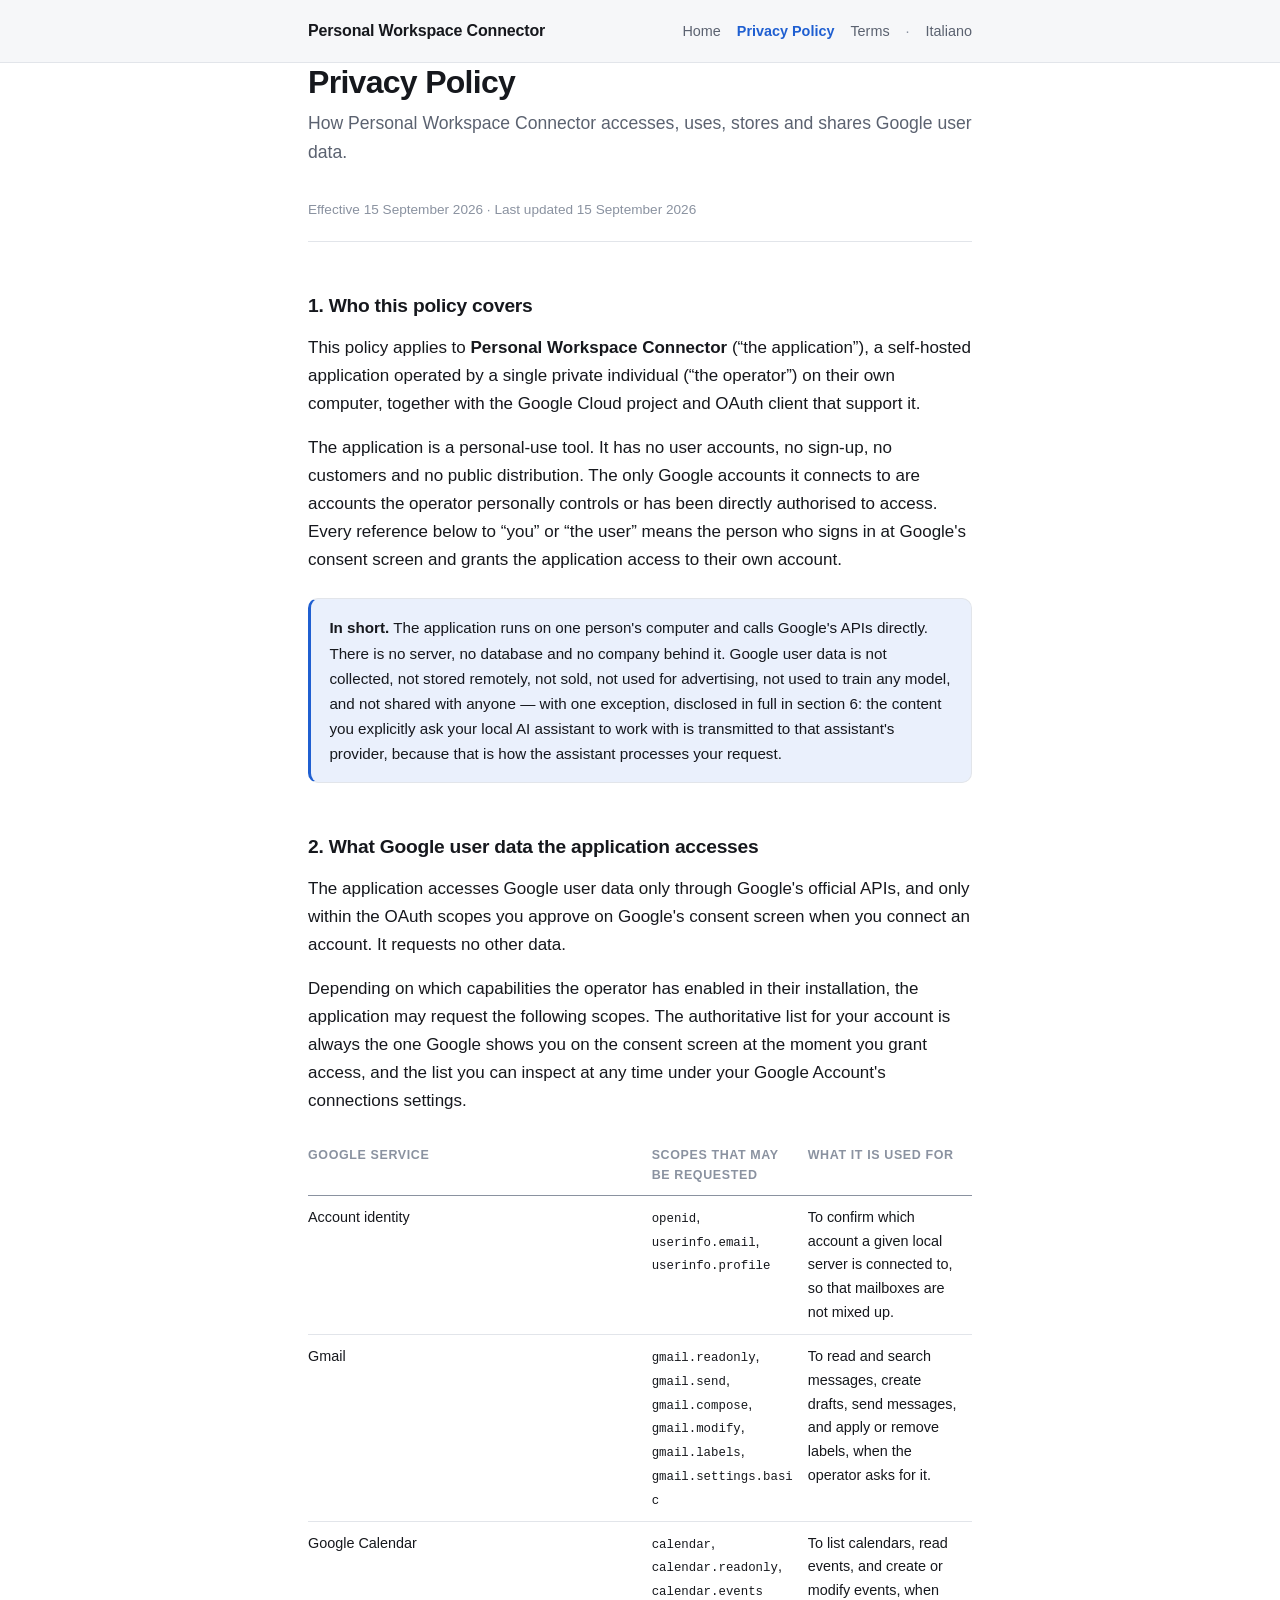
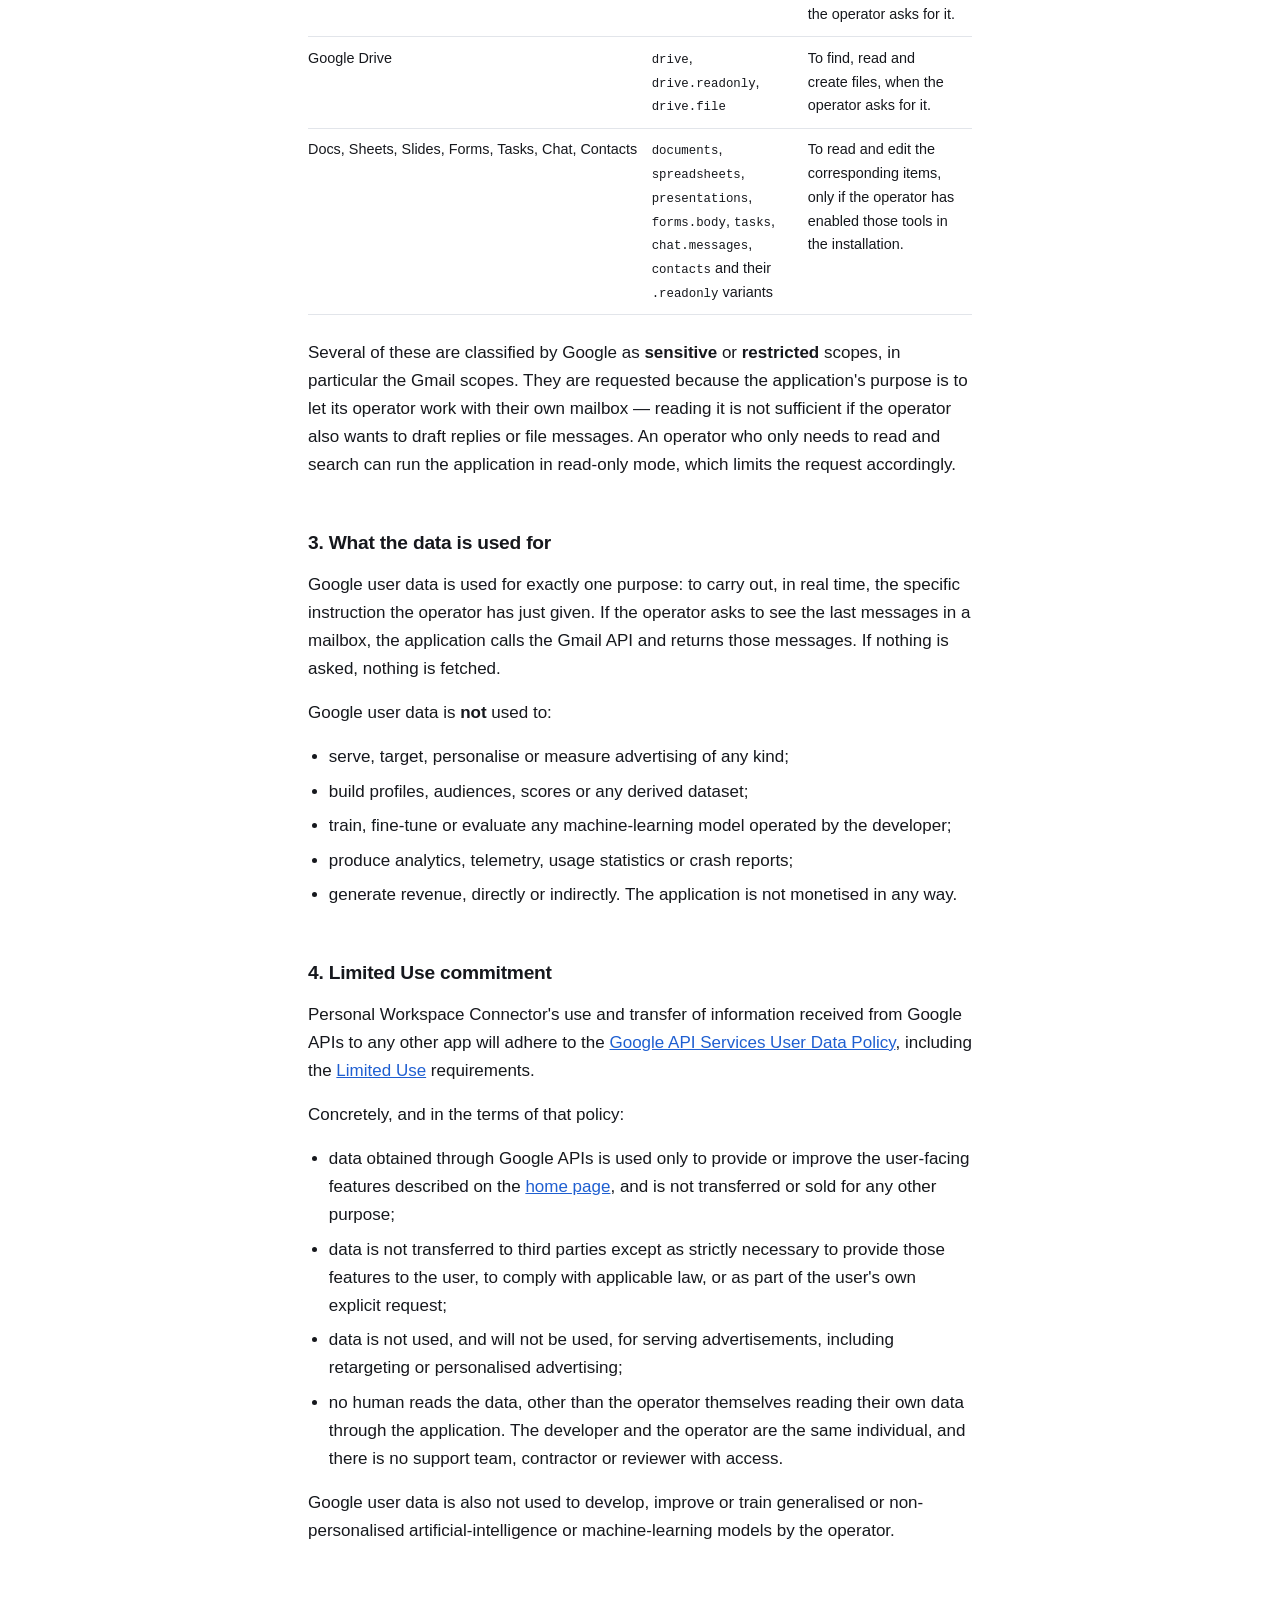
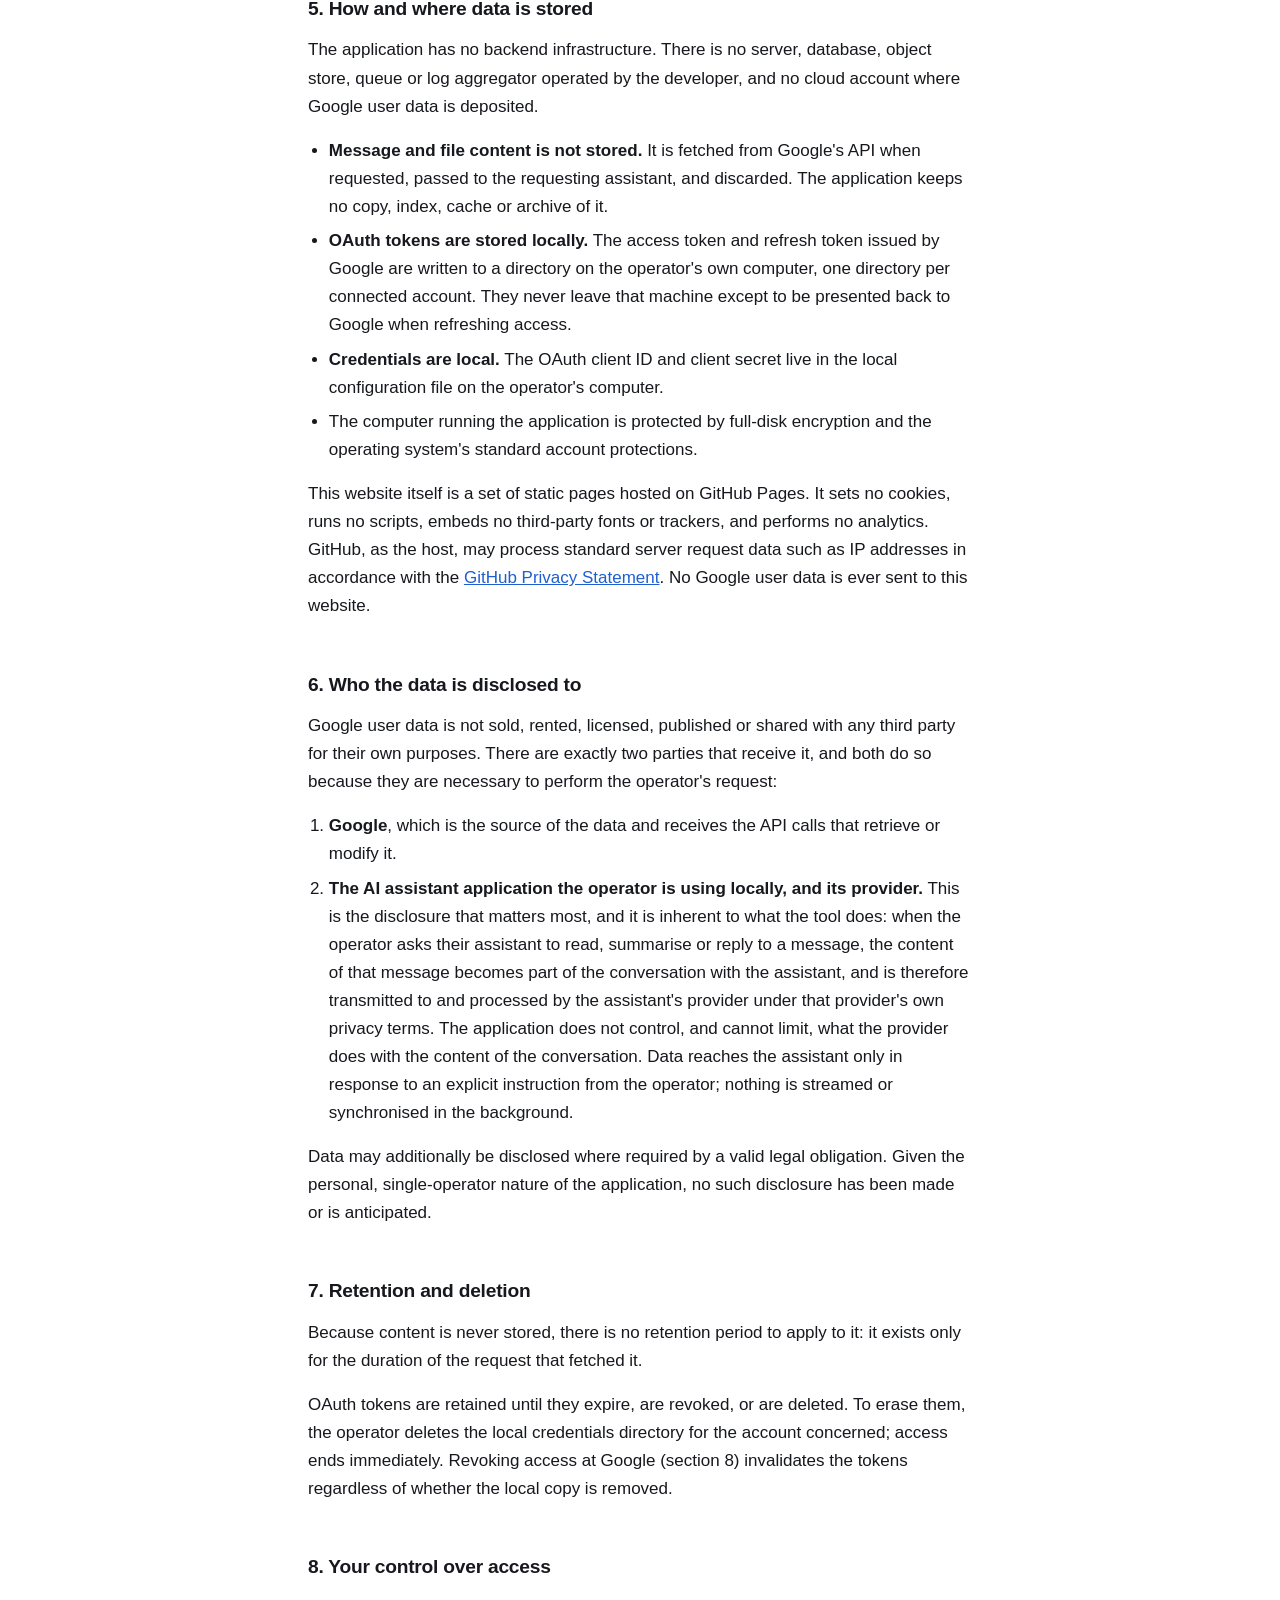
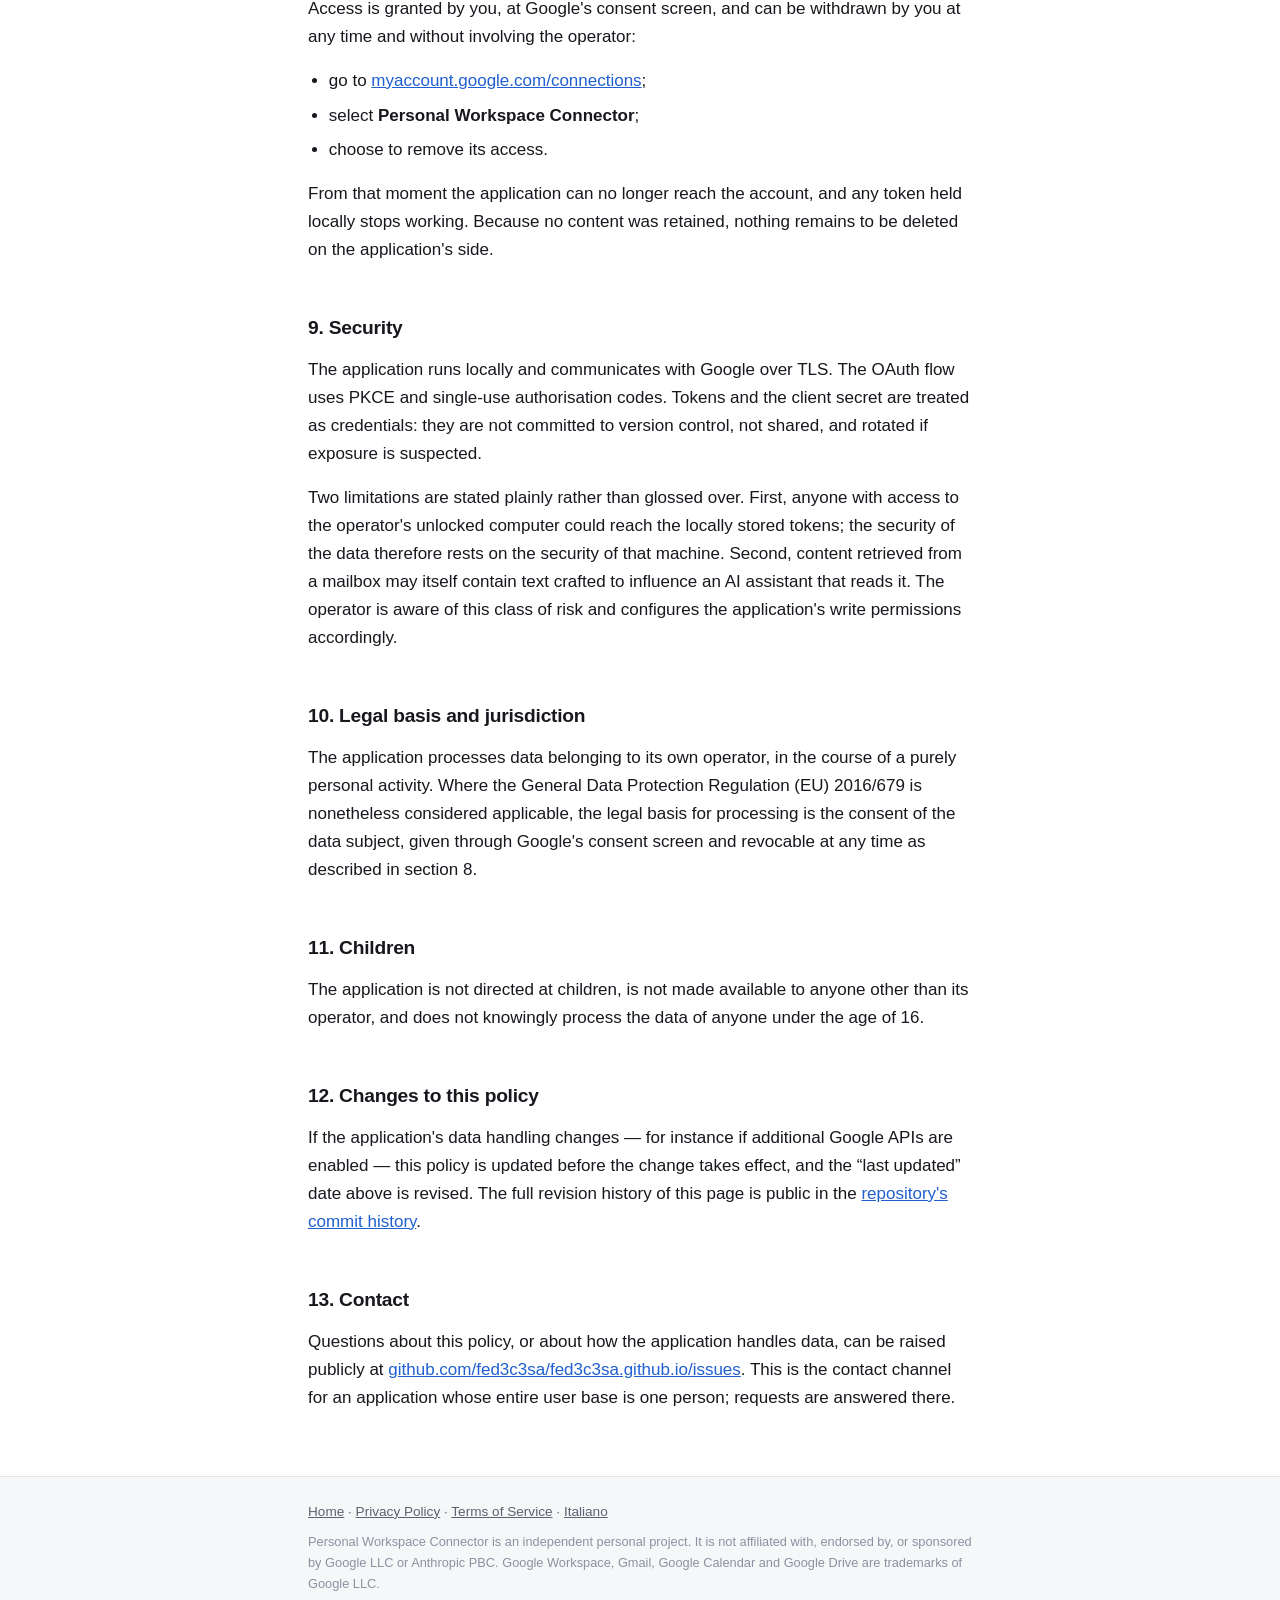
==== privacy.html @ 8bf7c78d "Publish home page, privacy policy and terms for the OAuth client Google requires a publicly reachabl" ====
<!DOCTYPE html>
<html lang="en">
<head>
<meta charset="utf-8">
<meta name="viewport" content="width=device-width, initial-scale=1">
<title>Privacy Policy — Personal Workspace Connector</title>
<meta name="description" content="How Personal Workspace Connector accesses, uses, stores and shares Google user data, including its Limited Use commitment under the Google API Services User Data Policy.">
<link rel="canonical" href="https://fed3c3sa.github.io/privacy.html">
<link rel="alternate" hreflang="en" href="https://fed3c3sa.github.io/privacy.html">
<link rel="alternate" hreflang="it" href="https://fed3c3sa.github.io/it/privacy.html">
<link rel="alternate" hreflang="x-default" href="https://fed3c3sa.github.io/privacy.html">
<link rel="stylesheet" href="/assets/style.css">
</head>
<body>

<header class="site-header">
  <div class="wrap">
    <a class="brand" href="/">Personal Workspace Connector</a>
    <nav class="nav">
      <a href="/">Home</a>
      <a href="/privacy.html" aria-current="page">Privacy Policy</a>
      <a href="/terms.html">Terms</a>
      <span class="sep">·</span>
      <a href="/it/privacy.html" hreflang="it" lang="it">Italiano</a>
    </nav>
  </div>
</header>

<main class="wrap">

  <h1>Privacy Policy</h1>
  <p class="lede">How Personal Workspace Connector accesses, uses, stores and shares Google user data.</p>
  <p class="updated">Effective 15 September 2026 · Last updated 15 September 2026</p>

  <h2>1. Who this policy covers</h2>
  <p>This policy applies to <strong>Personal Workspace Connector</strong> (&ldquo;the application&rdquo;), a self-hosted application operated by a single private individual (&ldquo;the operator&rdquo;) on their own computer, together with the Google Cloud project and OAuth client that support it.</p>
  <p>The application is a personal-use tool. It has no user accounts, no sign-up, no customers and no public distribution. The only Google accounts it connects to are accounts the operator personally controls or has been directly authorised to access. Every reference below to &ldquo;you&rdquo; or &ldquo;the user&rdquo; means the person who signs in at Google's consent screen and grants the application access to their own account.</p>

  <div class="note">
    <p><strong>In short.</strong> The application runs on one person's computer and calls Google's APIs directly. There is no server, no database and no company behind it. Google user data is not collected, not stored remotely, not sold, not used for advertising, not used to train any model, and not shared with anyone — with one exception, disclosed in full in section 6: the content you explicitly ask your local AI assistant to work with is transmitted to that assistant's provider, because that is how the assistant processes your request.</p>
  </div>

  <h2>2. What Google user data the application accesses</h2>
  <p>The application accesses Google user data only through Google's official APIs, and only within the OAuth scopes you approve on Google's consent screen when you connect an account. It requests no other data.</p>
  <p>Depending on which capabilities the operator has enabled in their installation, the application may request the following scopes. The authoritative list for your account is always the one Google shows you on the consent screen at the moment you grant access, and the list you can inspect at any time under your Google Account's connections settings.</p>

  <table class="scopes">
    <thead>
      <tr><th>Google service</th><th>Scopes that may be requested</th><th>What it is used for</th></tr>
    </thead>
    <tbody>
      <tr>
        <td>Account identity</td>
        <td><code>openid</code>, <code>userinfo.email</code>, <code>userinfo.profile</code></td>
        <td>To confirm which account a given local server is connected to, so that mailboxes are not mixed up.</td>
      </tr>
      <tr>
        <td>Gmail</td>
        <td><code>gmail.readonly</code>, <code>gmail.send</code>, <code>gmail.compose</code>, <code>gmail.modify</code>, <code>gmail.labels</code>, <code>gmail.settings.basic</code></td>
        <td>To read and search messages, create drafts, send messages, and apply or remove labels, when the operator asks for it.</td>
      </tr>
      <tr>
        <td>Google Calendar</td>
        <td><code>calendar</code>, <code>calendar.readonly</code>, <code>calendar.events</code></td>
        <td>To list calendars, read events, and create or modify events, when the operator asks for it.</td>
      </tr>
      <tr>
        <td>Google Drive</td>
        <td><code>drive</code>, <code>drive.readonly</code>, <code>drive.file</code></td>
        <td>To find, read and create files, when the operator asks for it.</td>
      </tr>
      <tr>
        <td>Docs, Sheets, Slides, Forms, Tasks, Chat, Contacts</td>
        <td><code>documents</code>, <code>spreadsheets</code>, <code>presentations</code>, <code>forms.body</code>, <code>tasks</code>, <code>chat.messages</code>, <code>contacts</code> and their <code>.readonly</code> variants</td>
        <td>To read and edit the corresponding items, only if the operator has enabled those tools in the installation.</td>
      </tr>
    </tbody>
  </table>

  <p>Several of these are classified by Google as <strong>sensitive</strong> or <strong>restricted</strong> scopes, in particular the Gmail scopes. They are requested because the application's purpose is to let its operator work with their own mailbox — reading it is not sufficient if the operator also wants to draft replies or file messages. An operator who only needs to read and search can run the application in read-only mode, which limits the request accordingly.</p>

  <h2>3. What the data is used for</h2>
  <p>Google user data is used for exactly one purpose: to carry out, in real time, the specific instruction the operator has just given. If the operator asks to see the last messages in a mailbox, the application calls the Gmail API and returns those messages. If nothing is asked, nothing is fetched.</p>
  <p>Google user data is <strong>not</strong> used to:</p>
  <ul>
    <li>serve, target, personalise or measure advertising of any kind;</li>
    <li>build profiles, audiences, scores or any derived dataset;</li>
    <li>train, fine-tune or evaluate any machine-learning model operated by the developer;</li>
    <li>produce analytics, telemetry, usage statistics or crash reports;</li>
    <li>generate revenue, directly or indirectly. The application is not monetised in any way.</li>
  </ul>

  <h2>4. Limited Use commitment</h2>
  <p>Personal Workspace Connector's use and transfer of information received from Google APIs to any other app will adhere to the <a href="https://developers.google.com/terms/api-services-user-data-policy" rel="noopener">Google API Services User Data Policy</a>, including the <a href="https://developers.google.com/terms/api-services-user-data-policy#additional_requirements_for_specific_api_scopes" rel="noopener">Limited Use</a> requirements.</p>
  <p>Concretely, and in the terms of that policy:</p>
  <ul>
    <li>data obtained through Google APIs is used only to provide or improve the user-facing features described on the <a href="/">home page</a>, and is not transferred or sold for any other purpose;</li>
    <li>data is not transferred to third parties except as strictly necessary to provide those features to the user, to comply with applicable law, or as part of the user's own explicit request;</li>
    <li>data is not used, and will not be used, for serving advertisements, including retargeting or personalised advertising;</li>
    <li>no human reads the data, other than the operator themselves reading their own data through the application. The developer and the operator are the same individual, and there is no support team, contractor or reviewer with access.</li>
  </ul>
  <p>Google user data is also not used to develop, improve or train generalised or non-personalised artificial-intelligence or machine-learning models by the operator.</p>

  <h2>5. How and where data is stored</h2>
  <p>The application has no backend infrastructure. There is no server, database, object store, queue or log aggregator operated by the developer, and no cloud account where Google user data is deposited.</p>
  <ul>
    <li><strong>Message and file content is not stored.</strong> It is fetched from Google's API when requested, passed to the requesting assistant, and discarded. The application keeps no copy, index, cache or archive of it.</li>
    <li><strong>OAuth tokens are stored locally.</strong> The access token and refresh token issued by Google are written to a directory on the operator's own computer, one directory per connected account. They never leave that machine except to be presented back to Google when refreshing access.</li>
    <li><strong>Credentials are local.</strong> The OAuth client ID and client secret live in the local configuration file on the operator's computer.</li>
    <li>The computer running the application is protected by full-disk encryption and the operating system's standard account protections.</li>
  </ul>
  <p>This website itself is a set of static pages hosted on GitHub Pages. It sets no cookies, runs no scripts, embeds no third-party fonts or trackers, and performs no analytics. GitHub, as the host, may process standard server request data such as IP addresses in accordance with the <a href="https://docs.github.com/en/site-policy/privacy-policies/github-general-privacy-statement" rel="noopener">GitHub Privacy Statement</a>. No Google user data is ever sent to this website.</p>

  <h2>6. Who the data is disclosed to</h2>
  <p>Google user data is not sold, rented, licensed, published or shared with any third party for their own purposes. There are exactly two parties that receive it, and both do so because they are necessary to perform the operator's request:</p>
  <ol>
    <li><strong>Google</strong>, which is the source of the data and receives the API calls that retrieve or modify it.</li>
    <li><strong>The AI assistant application the operator is using locally, and its provider.</strong> This is the disclosure that matters most, and it is inherent to what the tool does: when the operator asks their assistant to read, summarise or reply to a message, the content of that message becomes part of the conversation with the assistant, and is therefore transmitted to and processed by the assistant's provider under that provider's own privacy terms. The application does not control, and cannot limit, what the provider does with the content of the conversation. Data reaches the assistant only in response to an explicit instruction from the operator; nothing is streamed or synchronised in the background.</li>
  </ol>
  <p>Data may additionally be disclosed where required by a valid legal obligation. Given the personal, single-operator nature of the application, no such disclosure has been made or is anticipated.</p>

  <h2>7. Retention and deletion</h2>
  <p>Because content is never stored, there is no retention period to apply to it: it exists only for the duration of the request that fetched it.</p>
  <p>OAuth tokens are retained until they expire, are revoked, or are deleted. To erase them, the operator deletes the local credentials directory for the account concerned; access ends immediately. Revoking access at Google (section 8) invalidates the tokens regardless of whether the local copy is removed.</p>

  <h2>8. Your control over access</h2>
  <p>Access is granted by you, at Google's consent screen, and can be withdrawn by you at any time and without involving the operator:</p>
  <ul>
    <li>go to <a href="https://myaccount.google.com/connections" rel="noopener">myaccount.google.com/connections</a>;</li>
    <li>select <strong>Personal Workspace Connector</strong>;</li>
    <li>choose to remove its access.</li>
  </ul>
  <p>From that moment the application can no longer reach the account, and any token held locally stops working. Because no content was retained, nothing remains to be deleted on the application's side.</p>

  <h2>9. Security</h2>
  <p>The application runs locally and communicates with Google over TLS. The OAuth flow uses PKCE and single-use authorisation codes. Tokens and the client secret are treated as credentials: they are not committed to version control, not shared, and rotated if exposure is suspected.</p>
  <p>Two limitations are stated plainly rather than glossed over. First, anyone with access to the operator's unlocked computer could reach the locally stored tokens; the security of the data therefore rests on the security of that machine. Second, content retrieved from a mailbox may itself contain text crafted to influence an AI assistant that reads it. The operator is aware of this class of risk and configures the application's write permissions accordingly.</p>

  <h2>10. Legal basis and jurisdiction</h2>
  <p>The application processes data belonging to its own operator, in the course of a purely personal activity. Where the General Data Protection Regulation (EU) 2016/679 is nonetheless considered applicable, the legal basis for processing is the consent of the data subject, given through Google's consent screen and revocable at any time as described in section 8.</p>

  <h2>11. Children</h2>
  <p>The application is not directed at children, is not made available to anyone other than its operator, and does not knowingly process the data of anyone under the age of 16.</p>

  <h2>12. Changes to this policy</h2>
  <p>If the application's data handling changes — for instance if additional Google APIs are enabled — this policy is updated before the change takes effect, and the &ldquo;last updated&rdquo; date above is revised. The full revision history of this page is public in the <a href="https://github.com/fed3c3sa/fed3c3sa.github.io/commits/main/privacy.html" rel="noopener">repository's commit history</a>.</p>

  <h2>13. Contact</h2>
  <p>Questions about this policy, or about how the application handles data, can be raised publicly at <a href="https://github.com/fed3c3sa/fed3c3sa.github.io/issues" rel="noopener">github.com/fed3c3sa/fed3c3sa.github.io/issues</a>. This is the contact channel for an application whose entire user base is one person; requests are answered there.</p>

</main>

<footer class="site-footer">
  <div class="wrap">
    <p><a href="/">Home</a> · <a href="/privacy.html">Privacy Policy</a> · <a href="/terms.html">Terms of Service</a> · <a href="/it/privacy.html" hreflang="it" lang="it">Italiano</a></p>
    <p class="disclaimer">Personal Workspace Connector is an independent personal project. It is not affiliated with, endorsed by, or sponsored by Google LLC or Anthropic PBC. Google Workspace, Gmail, Google Calendar and Google Drive are trademarks of Google LLC.</p>
  </div>
</footer>

</body>
</html>
---- assets/style.css ----
/* Personal Workspace Connector — shared stylesheet
   No JS, no webfonts, no third-party requests: the pages Google needs to reach
   must stay publicly readable with nothing blocking them. */

:root {
  color-scheme: light dark;

  --bg: #ffffff;
  --bg-soft: #f6f7f9;
  --bg-inset: #eceef1;
  --fg: #16181d;
  --fg-muted: #5b6270;
  --fg-faint: #8a92a0;
  --rule: #e2e5ea;
  --accent: #1f5fd1;
  --accent-soft: #eaf0fc;
  --warn-bg: #fff8e6;
  --warn-rule: #e8c96a;

  --measure: 44rem;
  --radius: 10px;
}

@media (prefers-color-scheme: dark) {
  :root {
    --bg: #101216;
    --bg-soft: #171a20;
    --bg-inset: #1e222a;
    --fg: #e6e8ec;
    --fg-muted: #a0a8b6;
    --fg-faint: #767e8c;
    --rule: #272c35;
    --accent: #7ba6f5;
    --accent-soft: #19212f;
    --warn-bg: #241f12;
    --warn-rule: #6b5a24;
  }
}

*,
*::before,
*::after { box-sizing: border-box; }

html { -webkit-text-size-adjust: 100%; }

body {
  margin: 0;
  background: var(--bg);
  color: var(--fg);
  font-family: -apple-system, BlinkMacSystemFont, "Segoe UI", Roboto, "Helvetica Neue", Arial, sans-serif;
  font-size: 17px;
  line-height: 1.65;
  -webkit-font-smoothing: antialiased;
}

.wrap {
  max-width: var(--measure);
  margin: 0 auto;
  padding: 0 1.25rem;
}

/* ---------- header ---------- */

.site-header {
  border-bottom: 1px solid var(--rule);
  background: var(--bg-soft);
}

.site-header .wrap {
  display: flex;
  flex-wrap: wrap;
  gap: 0.75rem 1.5rem;
  align-items: baseline;
  justify-content: space-between;
  padding-top: 1.1rem;
  padding-bottom: 1.1rem;
}

.brand {
  font-weight: 600;
  font-size: 1rem;
  letter-spacing: -0.01em;
  color: var(--fg);
  text-decoration: none;
}

.brand:hover { color: var(--accent); }

.nav {
  display: flex;
  flex-wrap: wrap;
  gap: 1rem;
  font-size: 0.9rem;
}

.nav a {
  color: var(--fg-muted);
  text-decoration: none;
}

.nav a:hover,
.nav a[aria-current="page"] {
  color: var(--accent);
}

.nav a[aria-current="page"] { font-weight: 600; }

.nav .sep {
  color: var(--fg-faint);
  user-select: none;
}

/* ---------- page body ---------- */

main { padding: 3rem 0 2rem; }

h1 {
  font-size: 2rem;
  line-height: 1.2;
  letter-spacing: -0.022em;
  margin: 0 0 0.5rem;
}

.lede {
  font-size: 1.1rem;
  color: var(--fg-muted);
  margin: 0 0 2rem;
}

.updated {
  font-size: 0.85rem;
  color: var(--fg-faint);
  margin: 0 0 2.5rem;
  padding-bottom: 1.25rem;
  border-bottom: 1px solid var(--rule);
}

h2 {
  font-size: 1.2rem;
  letter-spacing: -0.012em;
  margin: 2.75rem 0 0.75rem;
  padding-top: 0.25rem;
}

h3 {
  font-size: 1rem;
  margin: 1.75rem 0 0.5rem;
}

p { margin: 0 0 1rem; }

a { color: var(--accent); }

ul, ol { padding-left: 1.3rem; margin: 0 0 1rem; }
li { margin-bottom: 0.4rem; }

strong { font-weight: 600; }

code {
  font-family: ui-monospace, SFMono-Regular, "SF Mono", Menlo, Consolas, monospace;
  font-size: 0.86em;
  background: var(--bg-inset);
  padding: 0.12em 0.38em;
  border-radius: 4px;
  overflow-wrap: anywhere;
}

/* ---------- callouts ---------- */

.note,
.warn {
  border: 1px solid var(--rule);
  border-left-width: 3px;
  border-left-color: var(--accent);
  background: var(--accent-soft);
  border-radius: var(--radius);
  padding: 1rem 1.15rem;
  margin: 1.5rem 0;
  font-size: 0.95rem;
}

.warn {
  border-left-color: var(--warn-rule);
  background: var(--warn-bg);
}

.note > :last-child,
.warn > :last-child { margin-bottom: 0; }

/* ---------- scope table ---------- */

.scopes {
  width: 100%;
  border-collapse: collapse;
  margin: 1.25rem 0 1.5rem;
  font-size: 0.9rem;
  display: block;
  overflow-x: auto;
}

.scopes th,
.scopes td {
  text-align: left;
  vertical-align: top;
  padding: 0.6rem 0.9rem 0.6rem 0;
  border-bottom: 1px solid var(--rule);
}

.scopes th {
  font-size: 0.78rem;
  text-transform: uppercase;
  letter-spacing: 0.05em;
  color: var(--fg-faint);
  font-weight: 600;
  border-bottom-color: var(--fg-faint);
}

.scopes td:first-child { white-space: nowrap; }

.scopes code { background: none; padding: 0; }

/* ---------- key/value facts ---------- */

.facts {
  list-style: none;
  padding: 0;
  margin: 1.5rem 0;
  border-top: 1px solid var(--rule);
}

.facts li {
  display: flex;
  flex-wrap: wrap;
  gap: 0.35rem 1rem;
  padding: 0.7rem 0;
  border-bottom: 1px solid var(--rule);
  margin: 0;
  font-size: 0.95rem;
}

.facts .k {
  flex: 0 0 11rem;
  color: var(--fg-muted);
}

.facts .v { flex: 1 1 14rem; }

/* ---------- footer ---------- */

.site-footer {
  margin-top: 4rem;
  border-top: 1px solid var(--rule);
  background: var(--bg-soft);
  font-size: 0.85rem;
  color: var(--fg-muted);
}

.site-footer .wrap {
  padding-top: 1.5rem;
  padding-bottom: 2.5rem;
}

.site-footer p { margin: 0 0 0.5rem; }
.site-footer a { color: var(--fg-muted); }
.site-footer a:hover { color: var(--accent); }

.disclaimer {
  color: var(--fg-faint);
  font-size: 0.8rem;
  margin-top: 1rem;
}

@media (max-width: 34rem) {
  body { font-size: 16px; }
  h1 { font-size: 1.6rem; }
  main { padding-top: 2.25rem; }
  .facts .k { flex-basis: 100%; font-size: 0.8rem; }
}
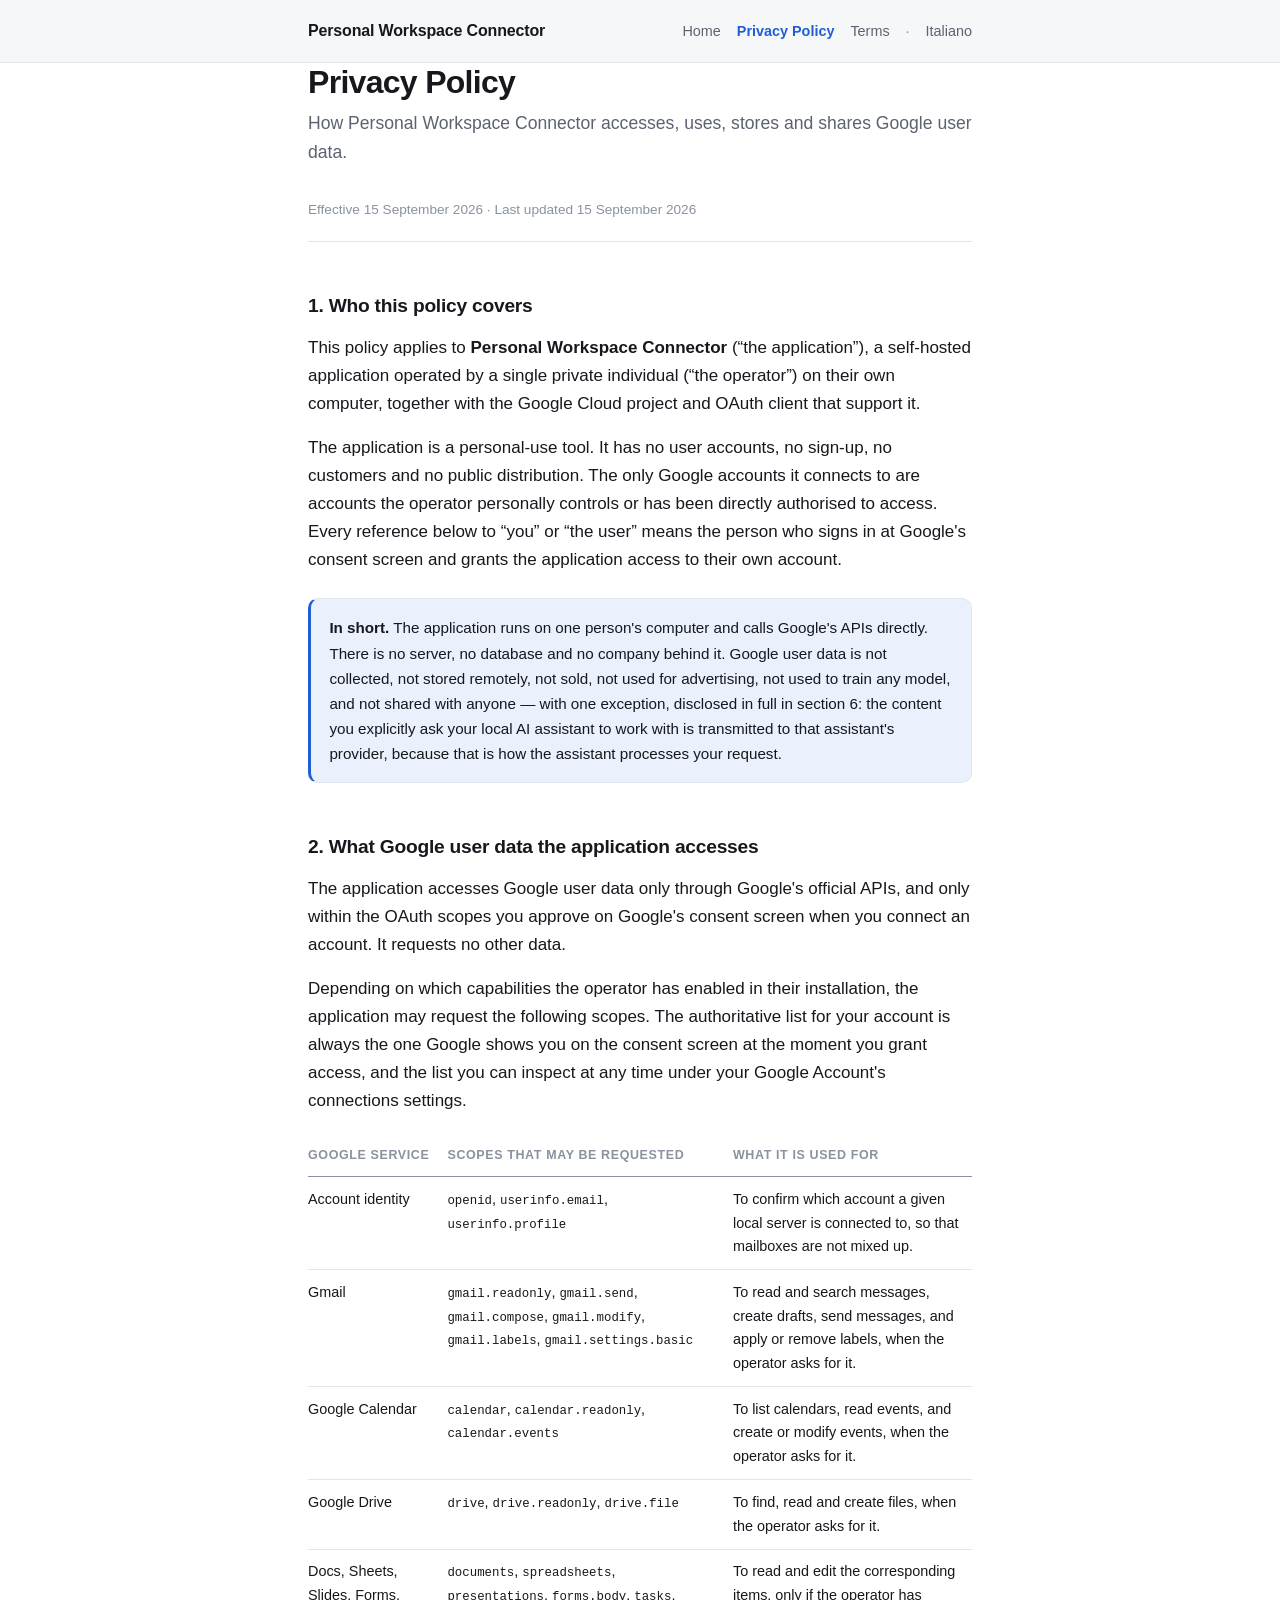
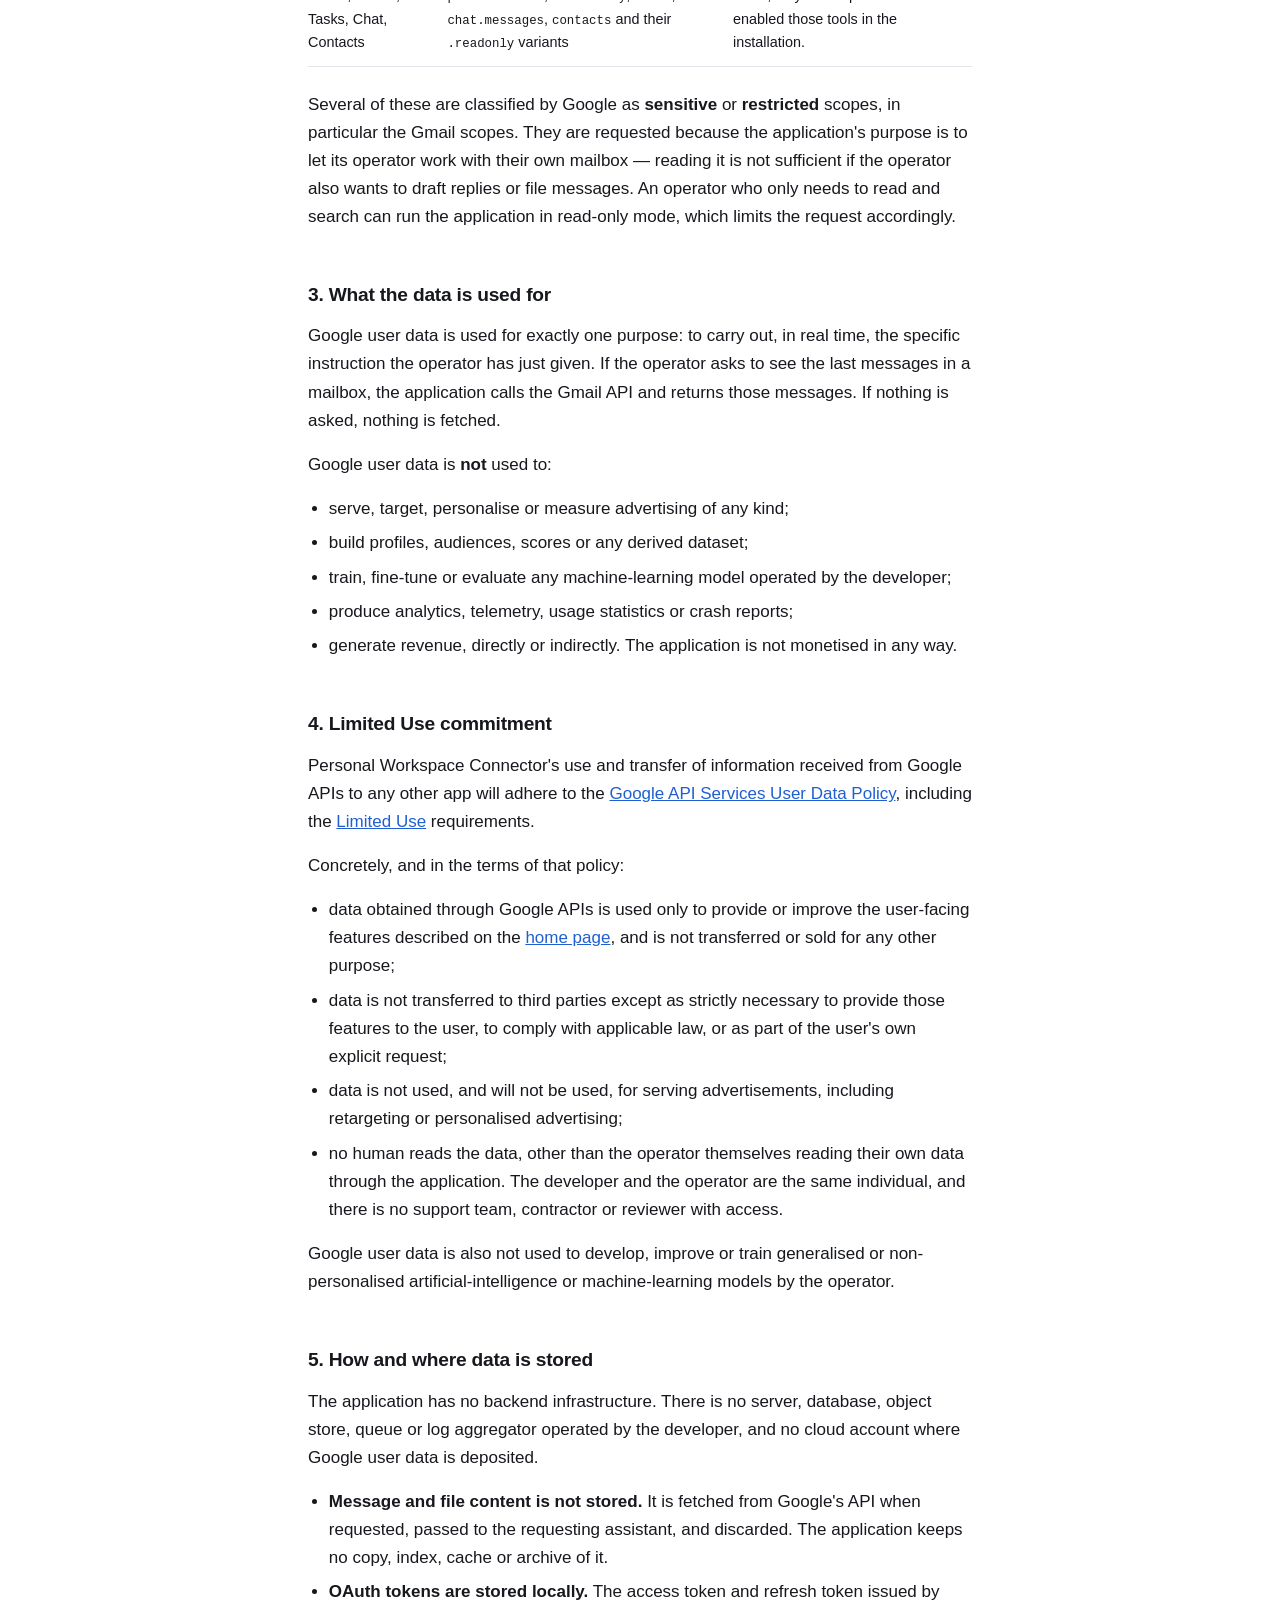
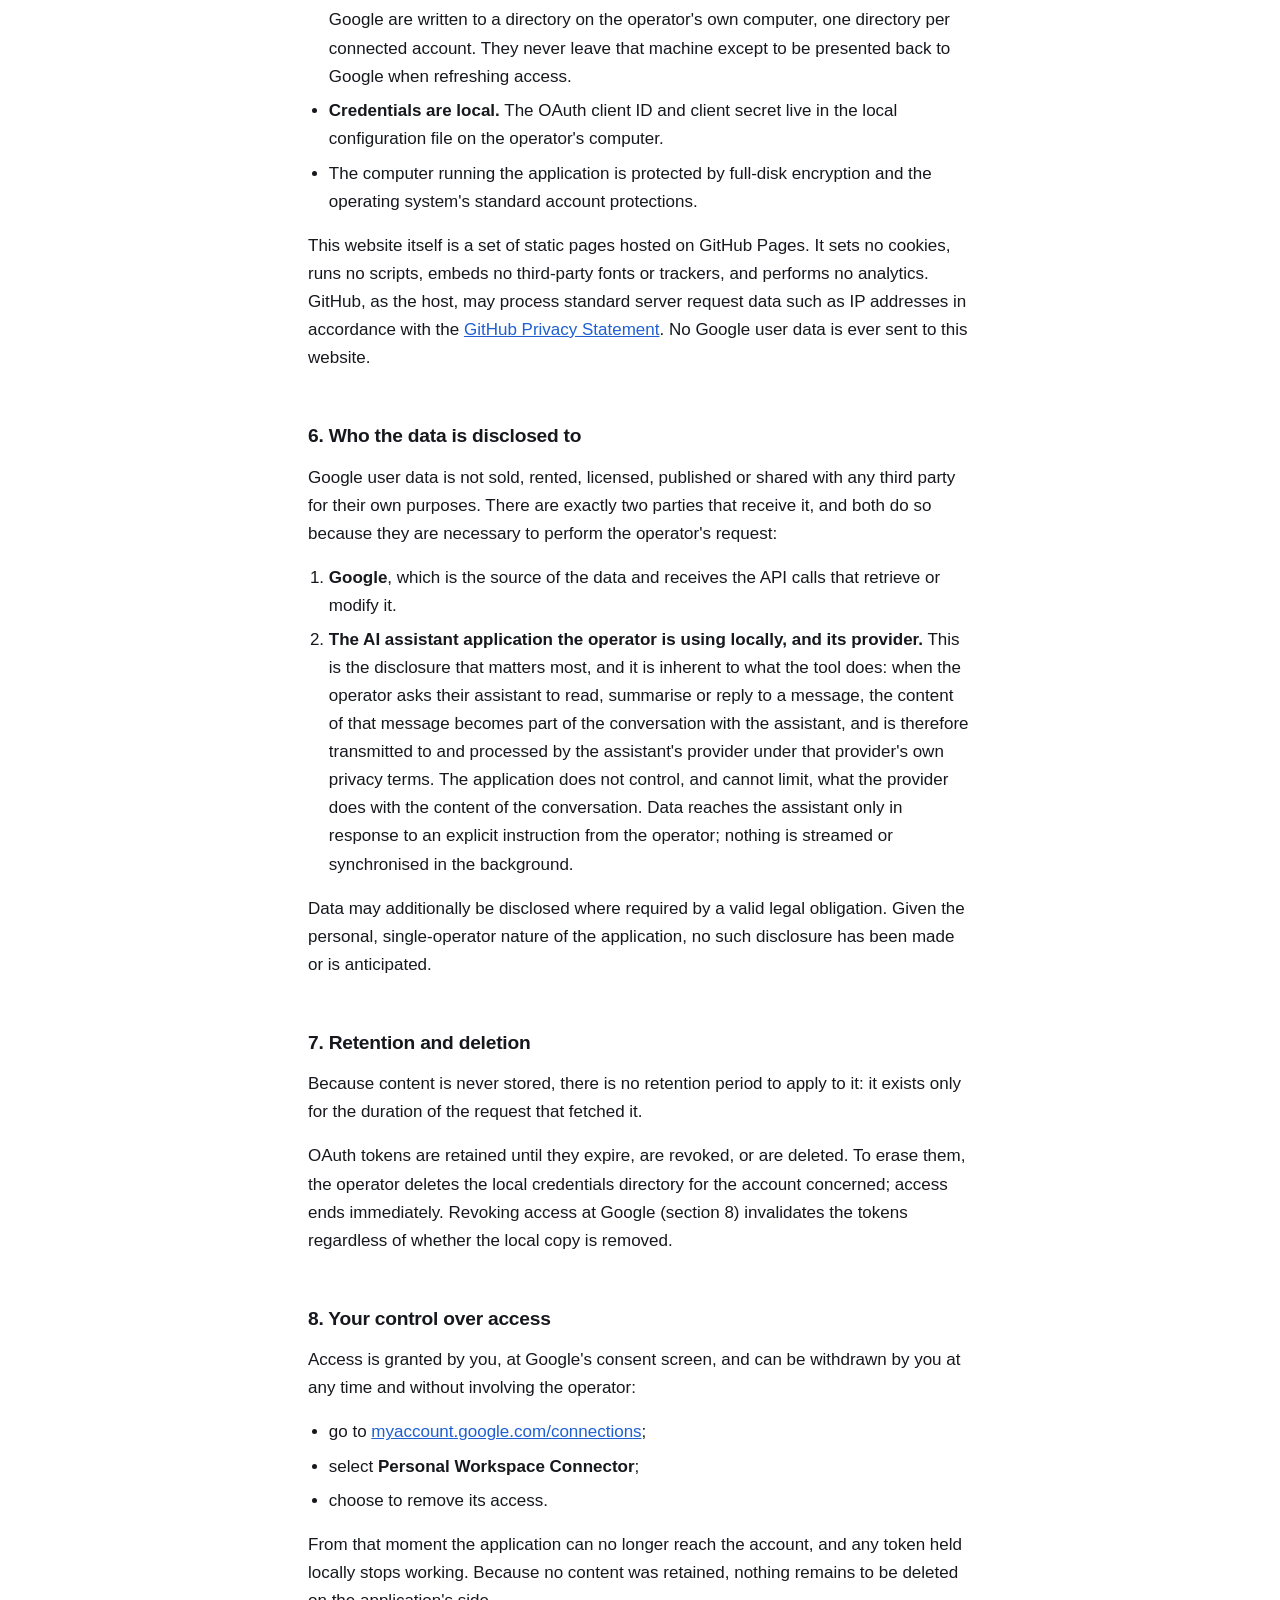
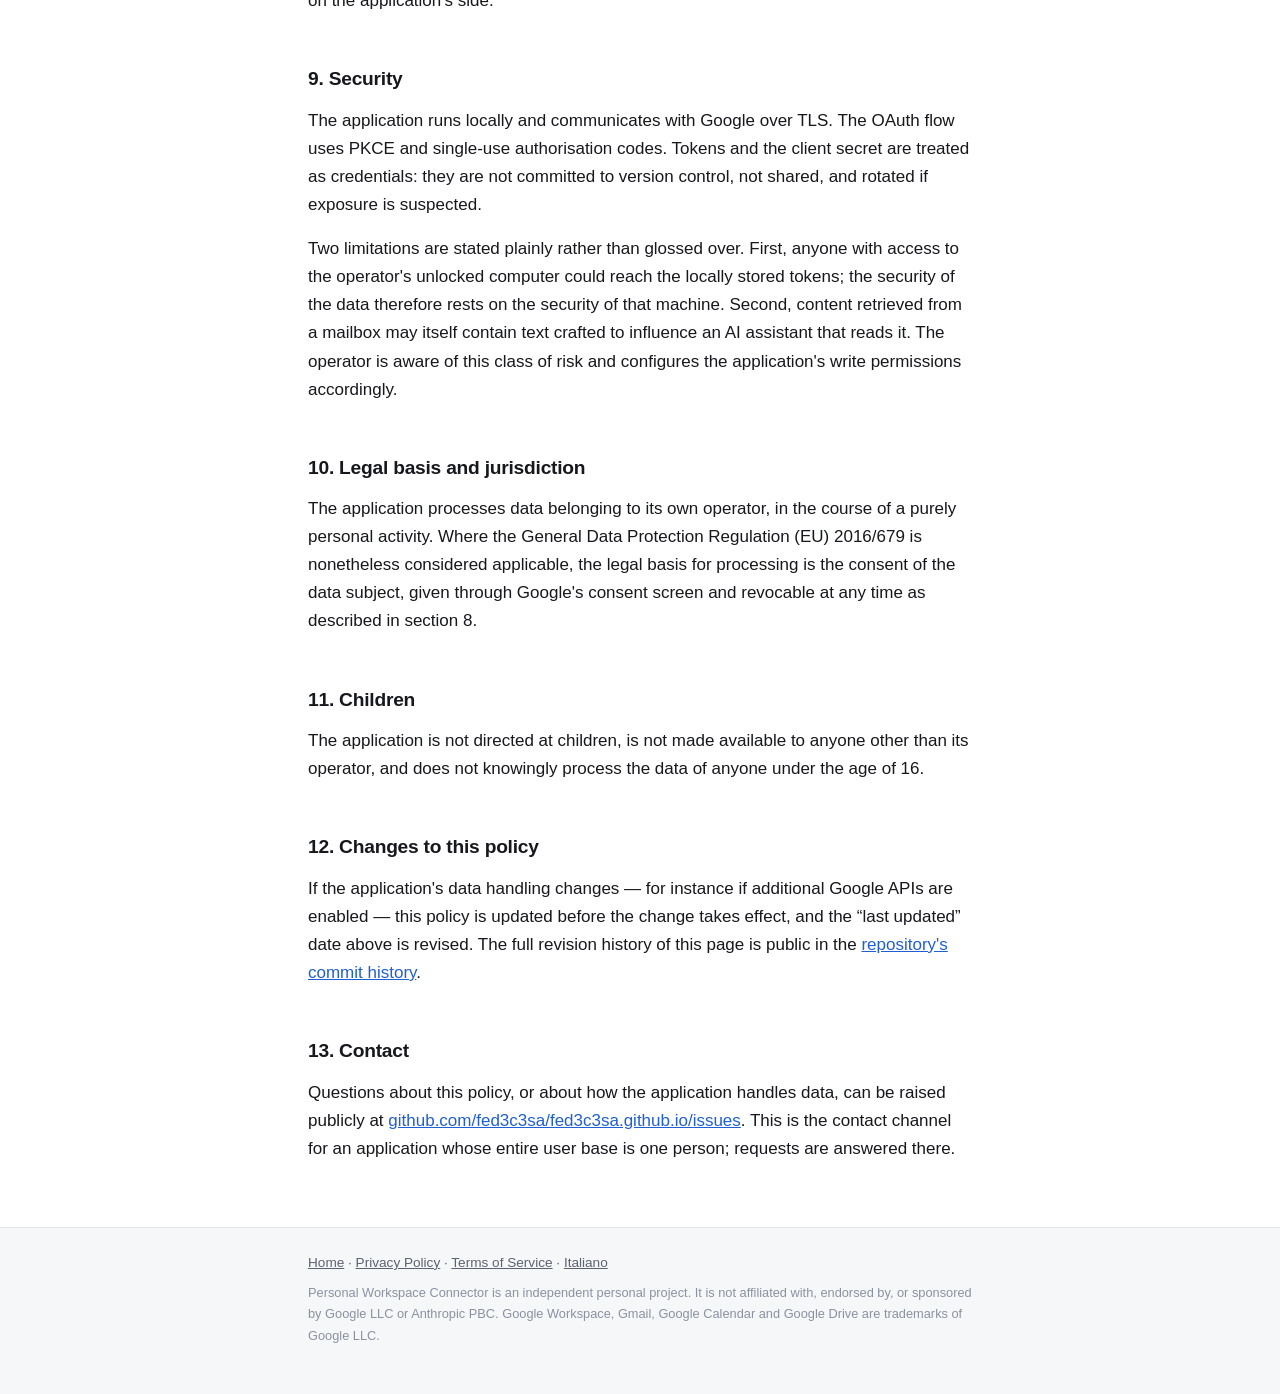
==== commit 92832281: "Fix scope table column widths With auto layout the service-name column claimed most of the row and s" ====
--- a/privacy.html
+++ b/privacy.html
@@ -45,6 +45,11 @@
   <p>Depending on which capabilities the operator has enabled in their installation, the application may request the following scopes. The authoritative list for your account is always the one Google shows you on the consent screen at the moment you grant access, and the list you can inspect at any time under your Google Account's connections settings.</p>
 
   <table class="scopes">
+    <colgroup>
+      <col class="c-service">
+      <col class="c-scopes">
+      <col class="c-purpose">
+    </colgroup>
     <thead>
       <tr><th>Google service</th><th>Scopes that may be requested</th><th>What it is used for</th></tr>
     </thead>
--- a/assets/style.css
+++ b/assets/style.css
@@ -189,22 +189,28 @@
 
 /* ---------- scope table ---------- */
 
+/* Fixed layout with explicit column widths: with `auto` the service names
+   claimed most of the row and squeezed the scope strings until they broke
+   mid-token (`userinfo.em` / `ail`), which is exactly the column a reader
+   checks a consent screen against. */
 .scopes {
   width: 100%;
   border-collapse: collapse;
+  table-layout: fixed;
   margin: 1.25rem 0 1.5rem;
   font-size: 0.9rem;
-  display: block;
-  overflow-x: auto;
 }
 
 .scopes th,
 .scopes td {
   text-align: left;
   vertical-align: top;
-  padding: 0.6rem 0.9rem 0.6rem 0;
+  padding: 0.65rem 0.9rem 0.65rem 0;
   border-bottom: 1px solid var(--rule);
 }
+
+.scopes th:last-child,
+.scopes td:last-child { padding-right: 0; }
 
 .scopes th {
   font-size: 0.78rem;
@@ -215,9 +221,47 @@
   border-bottom-color: var(--fg-faint);
 }
 
-.scopes td:first-child { white-space: nowrap; }
-
-.scopes code { background: none; padding: 0; }
+.scopes col.c-service { width: 21%; }
+.scopes col.c-scopes  { width: 43%; }
+.scopes col.c-purpose { width: 36%; }
+
+.scopes code {
+  background: none;
+  padding: 0;
+  /* break only if a single scope genuinely exceeds the column */
+  overflow-wrap: break-word;
+}
+
+/* Three columns stop working well below ~40rem: the service names get about
+   70px and shred. Stack each row into service / scopes / purpose instead —
+   the three read distinctly enough that the header row isn't needed. */
+@media (max-width: 40rem) {
+  .scopes,
+  .scopes thead,
+  .scopes tbody,
+  .scopes tr,
+  .scopes th,
+  .scopes td {
+    display: block;
+    width: auto;
+  }
+
+  .scopes thead { display: none; }
+
+  .scopes tr {
+    padding: 0.9rem 0;
+    border-bottom: 1px solid var(--rule);
+  }
+
+  .scopes td {
+    border: 0;
+    padding: 0 0 0.4rem;
+  }
+
+  .scopes td:first-child { font-weight: 600; }
+  .scopes td:nth-child(2) { color: var(--fg-muted); }
+  .scopes td:last-child { padding-bottom: 0; }
+}
 
 /* ---------- key/value facts ---------- */
 
